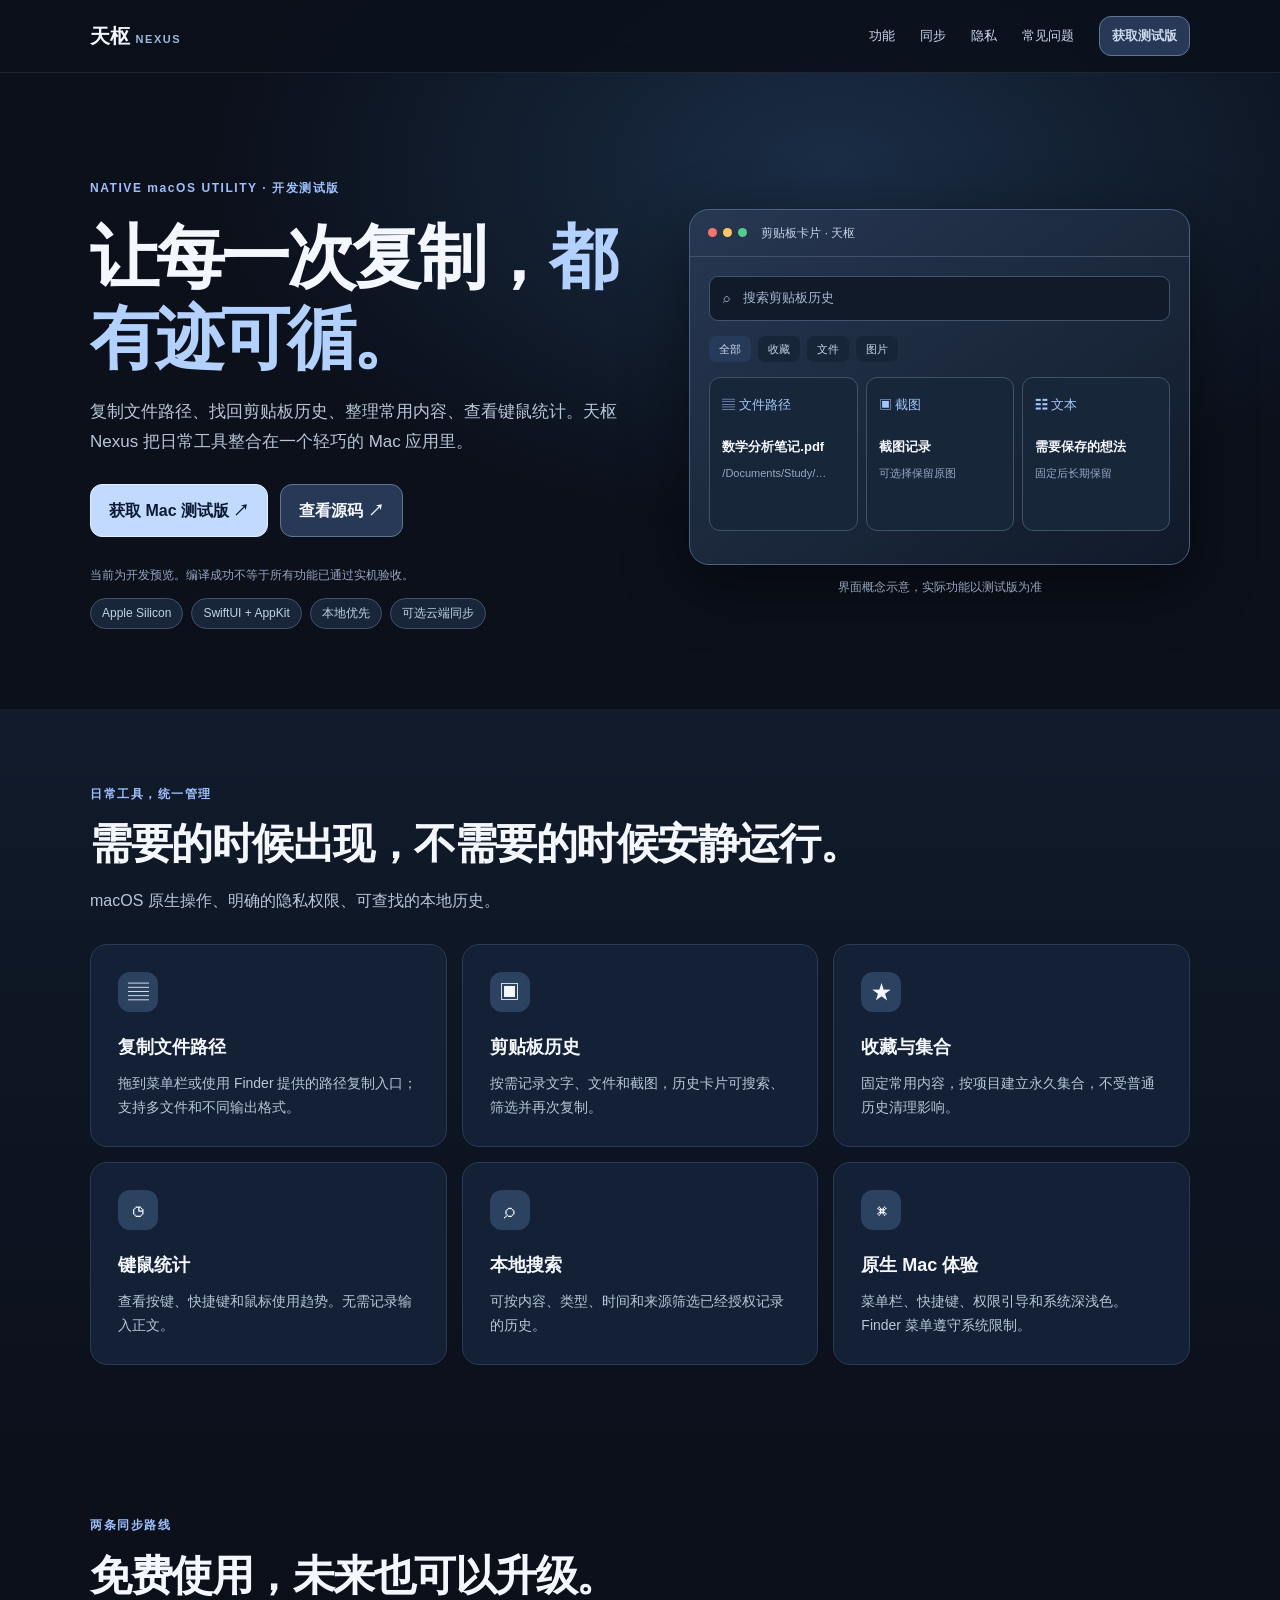
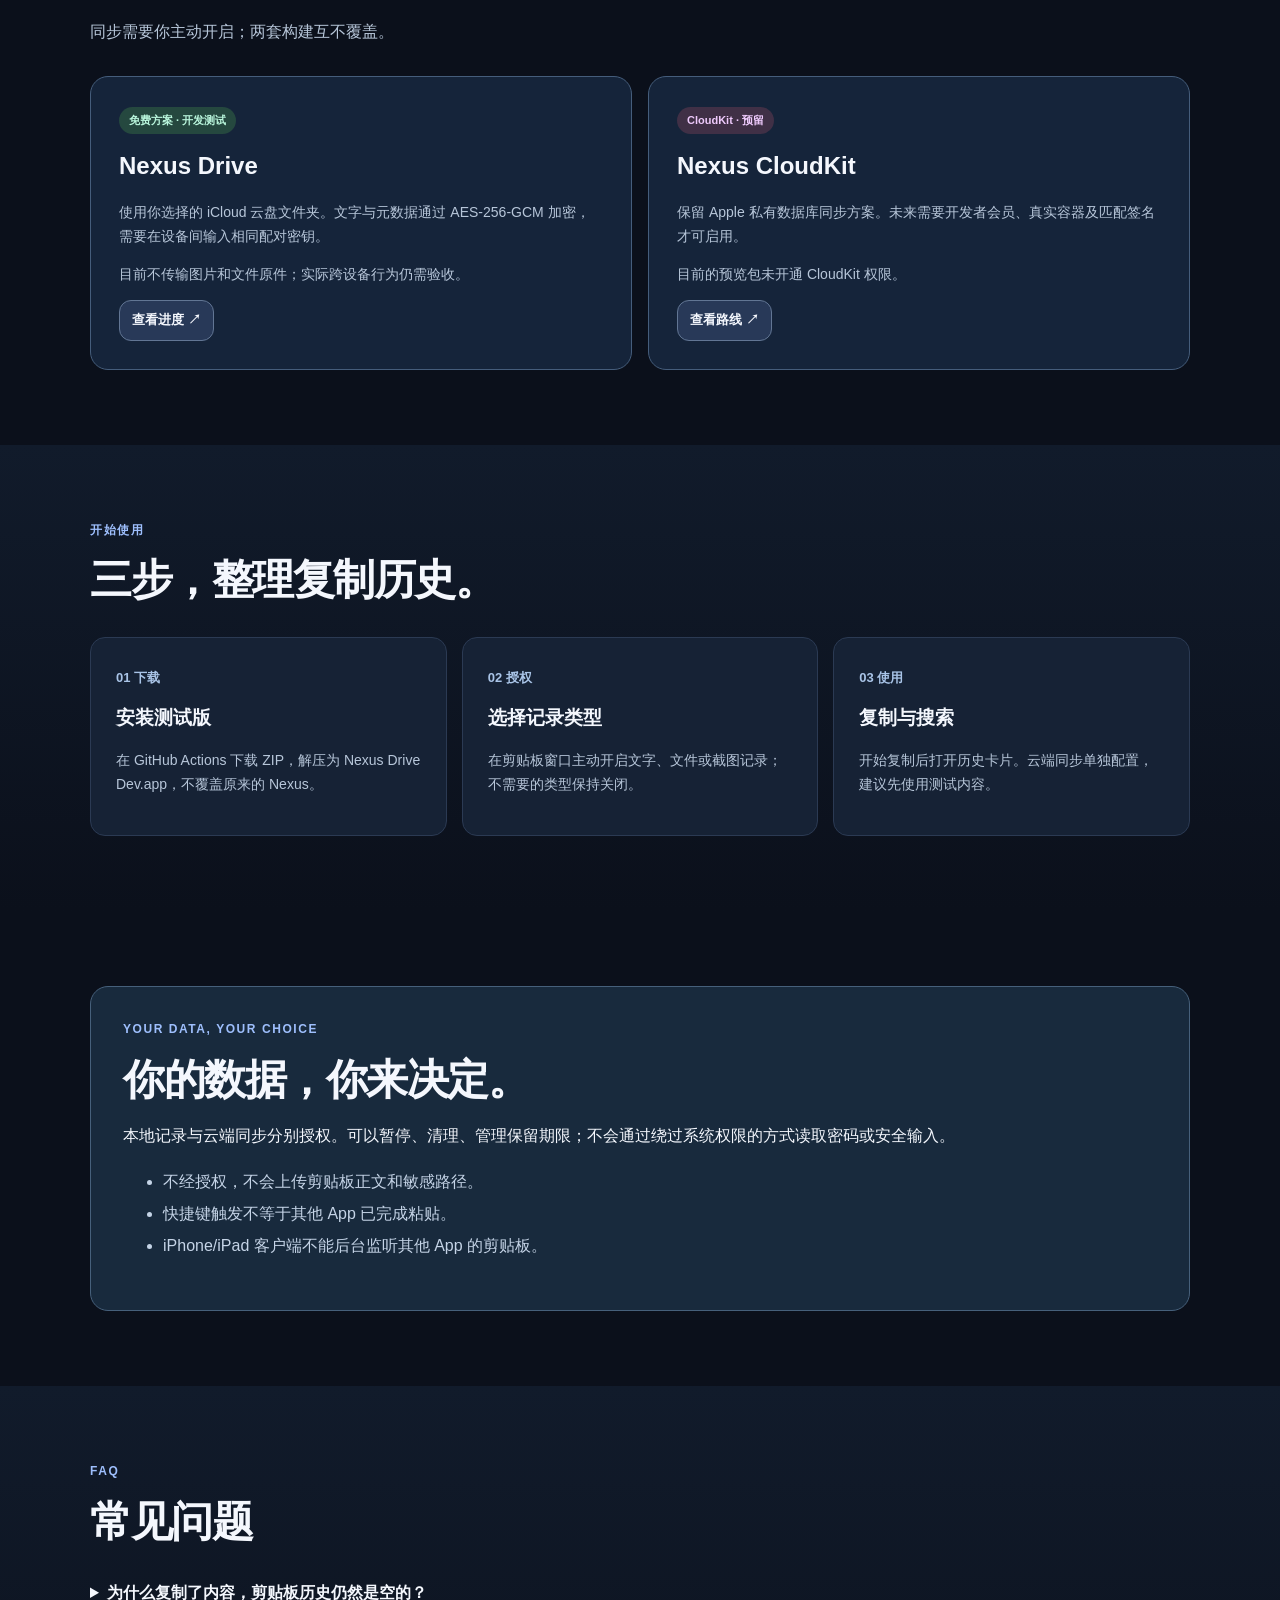
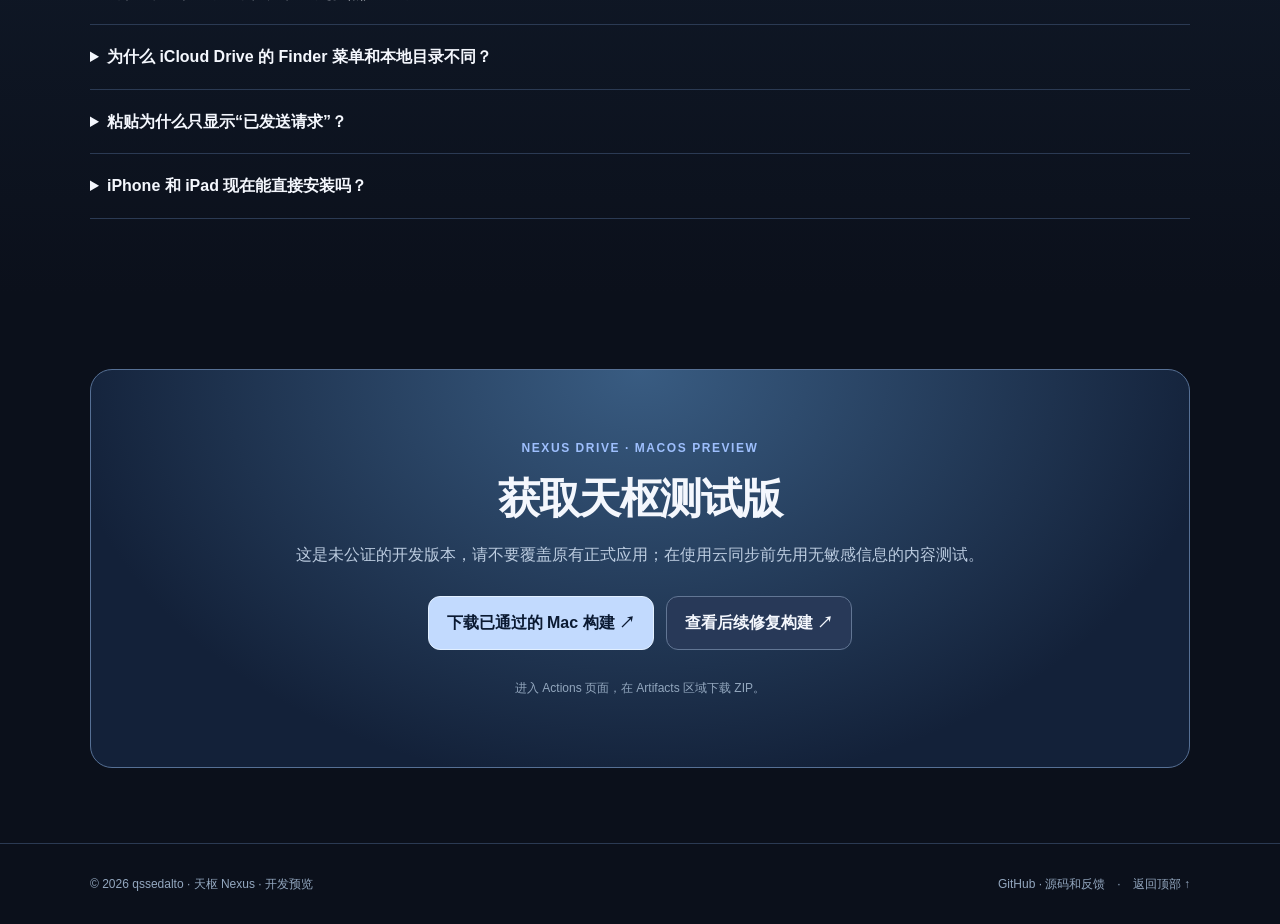
==== Sources/Nexus/Resources/NexusWebsite.html @ 897b613c "feat(about): package self-contained Nexus product site with macOS app for offline viewing" ====
<!DOCTYPE html>
<html lang="zh-CN">
<head>
<meta charset="UTF-8"><meta name="viewport" content="width=device-width,initial-scale=1">
<meta name="theme-color" content="#0b101b"><meta name="description" content="天枢 Nexus：macOS 原生文件路径、剪贴板历史与键鼠统计工具。免费 iCloud 云盘同步正在测试。">
<title>天枢 Nexus — Mac 上的复制、历史与统计</title>
<style>
:root{color-scheme:dark;--ink:#f4f7fd;--muted:#b7c6d9;--line:#2b3a53;--bg:#0b101b;--accent:#b2d1ff}*{box-sizing:border-box}html{scroll-behavior:smooth}body{margin:0;background:var(--bg);color:var(--ink);font:16px/1.72 -apple-system,BlinkMacSystemFont,"SF Pro Text","PingFang SC",sans-serif}body:before{content:"";position:absolute;top:0;left:0;right:0;height:750px;background:radial-gradient(ellipse 60% 60% at 65% 22%,#28486b86,transparent 80%);pointer-events:none}a{color:inherit;text-decoration:none}a:focus-visible{outline:2px solid var(--accent);outline-offset:4px}.wrap{max-width:1100px;width:calc(100% - 44px);margin:auto}.nav{position:sticky;top:0;z-index:10;background:#0b101be5;backdrop-filter:blur(20px);border-bottom:1px solid #ffffff17}.nav .wrap{display:flex;align-items:center;gap:24px;min-height:72px}.brand{font-weight:750;font-size:20px}.brand span{font-size:11px;font-weight:600;letter-spacing:.14em;color:#9cb7dd}.links{margin-left:auto;display:flex;align-items:center;gap:25px;font-size:13px;color:#cbd9ec}.links a:hover{color:white}.button{display:inline-flex;justify-content:center;align-items:center;background:#283958;border:1px solid #627694;border-radius:12px;padding:12px 18px;font-weight:650;white-space:nowrap}.button:hover{background:#385275}.primary{background:#c2dafe;border-color:#e1efff;color:#0b1a32}.primary:hover{background:#e2efff}.small{font-size:13px;padding:8px 12px}.hero{position:relative;min-height:580px;padding:105px 0 80px;display:grid;grid-template-columns:1.05fr .95fr;gap:46px;align-items:center}.eyebrow{font-size:12px;letter-spacing:.13em;color:#9ebffd;font-weight:750}.hero h1{font-size:clamp(40px,5.4vw,69px);line-height:1.18;letter-spacing:-.05em;margin:18px 0}.hero h1 span{color:var(--accent)}.lead{font-size:17px;color:var(--muted);max-width:560px}.buttons{display:flex;flex-wrap:wrap;gap:12px;margin:28px 0}.fine{font-size:12px;color:#93a7be}.chips{display:flex;gap:8px;flex-wrap:wrap}.chips span{font-size:12px;padding:4px 11px;border-radius:40px;background:#19263a;border:1px solid #41526c;color:#c1d2e8}.preview{background:linear-gradient(145deg,#273852,#101928);border:1px solid #4b6180;border-radius:20px;padding:0 0 14px;box-shadow:0 20px 65px #0007}.toolbar{border-bottom:1px solid #43516a;padding:13px 18px;font-size:12px;color:#c5d2e3;display:flex;gap:14px;align-items:center}.traffic{display:flex;gap:6px}.traffic b{display:block;width:9px;height:9px;border-radius:50%;background:#f9736a}.traffic b:nth-child(2){background:#ffc664}.traffic b:nth-child(3){background:#56cc8c}.inside{padding:19px}.search{padding:10px 13px;background:#101a29;border:1px solid #42536b;border-radius:9px;color:#a6b7d0;font-size:13px}.filters{display:flex;gap:7px;margin:15px 0}.filters span{background:#263a59;border-radius:7px;padding:4px 10px;font-size:11px;color:#c6d8ef}.filters span:not(:first-child){background:#172538}.cards{display:grid;grid-template-columns:repeat(3,1fr);gap:8px}.clip{min-height:154px;border:1px solid #42516b;border-radius:11px;background:#18263a;padding:12px;overflow:hidden}.clip small{color:#a3c8ff}.clip strong{display:block;font-size:13px;line-height:1.35;margin:20px 0 8px;word-break:break-all}.clip p{font-size:11px;color:#94a9c3;margin:0}.caption{text-align:center;color:#95a6bb;font-size:12px;margin:12px 0 0}section{padding:75px 0}section h2{font-size:clamp(30px,3.3vw,42px);line-height:1.27;letter-spacing:-.035em;margin:13px 0}section .intro{color:var(--muted);max-width:700px}.tint{background:linear-gradient(180deg,#111b2b,#0b101b)}.grid{display:grid;grid-template-columns:repeat(3,1fr);gap:15px;margin-top:30px}.card{background:#142036;border:1px solid var(--line);border-radius:17px;padding:27px}.card .symbol{display:grid;place-items:center;width:40px;height:40px;border-radius:12px;background:#2b4261;font-size:21px}.card h3{margin:20px 0 8px;font-size:18px}.card p{color:var(--muted);font-size:14px;margin:0}.two{display:grid;grid-template-columns:repeat(2,1fr);gap:16px;margin-top:30px}.mode{border:1px solid #455d7b;background:#15243a;border-radius:18px;padding:28px}.mode h3{font-size:24px;margin:11px 0}.mode p{color:var(--muted);font-size:14px}.tag{display:inline-block;background:#25483f;color:#baf7dd;border-radius:30px;padding:4px 10px;font-size:11px;font-weight:650}.tag.alt{background:#403046;color:#edc9fb}.steps{display:grid;grid-template-columns:repeat(3,1fr);gap:15px;margin-top:30px}.step{background:#162235;border:1px solid var(--line);border-radius:15px;padding:25px}.step b{font-size:13px;color:#a9c4e7}.step h3{margin:12px 0}.step p{font-size:14px;color:var(--muted)}.privacy{background:#182a3d;border:1px solid #46607b;border-radius:18px;padding:32px}.privacy ul{color:#c5d4e7;line-height:2}.faq{border-bottom:1px solid var(--line);padding:18px 0}.faq summary{font-weight:650;cursor:pointer}.faq p{font-size:14px;color:var(--muted)}.download{text-align:center;border:1px solid #567095;border-radius:22px;padding:68px 25px;background:radial-gradient(ellipse at 50% 0%,#395c82,transparent 75%),#132139}.download p{color:#bccce0}.download .buttons{justify-content:center}footer{padding:30px 0;border-top:1px solid var(--line);font-size:12px;color:#93a7bf}.foot{display:flex;justify-content:space-between;gap:16px;flex-wrap:wrap}@media(max-width:900px){.hero{grid-template-columns:1fr;padding-top:60px}.grid{grid-template-columns:1fr 1fr}.links a:not(.button){display:none}}@media(max-width:600px){.wrap{width:calc(100% - 30px)}.grid,.two,.steps{grid-template-columns:1fr}.hero{padding:52px 0}.clip{padding:8px;min-height:145px}.clip strong{font-size:11px}.links{gap:6px}.links a:not(.button){display:none}section{padding:50px 0}}@media(prefers-reduced-motion:reduce){html{scroll-behavior:auto}}
</style>
</head>
<body id="top">
<nav class="nav"><div class="wrap"><a class="brand" href="#top">天枢 <span>NEXUS</span></a><div class="links"><a href="#features">功能</a><a href="#sync">同步</a><a href="#privacy">隐私</a><a href="#faq">常见问题</a><a class="button small" href="#get">获取测试版</a></div></div></nav>
<main>
<header class="hero wrap"><div><div class="eyebrow">NATIVE macOS UTILITY · 开发测试版</div><h1>让每一次复制，<span>都有迹可循。</span></h1><p class="lead">复制文件路径、找回剪贴板历史、整理常用内容、查看键鼠统计。天枢 Nexus 把日常工具整合在一个轻巧的 Mac 应用里。</p><div class="buttons"><a class="button primary" href="#get">获取 Mac 测试版 ↗</a><a class="button" href="https://github.com/qssedalto/Nexus">查看源码 ↗</a></div><p class="fine">当前为开发预览。编译成功不等于所有功能已通过实机验收。</p><div class="chips"><span>Apple Silicon</span><span>SwiftUI + AppKit</span><span>本地优先</span><span>可选云端同步</span></div></div>
<div><div class="preview" role="img" aria-label="Nexus 剪贴板界面概念图，并非真实软件截图"><div class="toolbar"><span class="traffic"><b></b><b></b><b></b></span>剪贴板卡片 · 天枢</div><div class="inside"><div class="search">⌕　搜索剪贴板历史</div><div class="filters"><span>全部</span><span>收藏</span><span>文件</span><span>图片</span></div><div class="cards"><div class="clip"><small>▤ 文件路径</small><strong>数学分析笔记.pdf</strong><p>/Documents/Study/…</p></div><div class="clip"><small>▣ 截图</small><strong>截图记录</strong><p>可选择保留原图</p></div><div class="clip"><small>☷ 文本</small><strong>需要保存的想法</strong><p>固定后长期保留</p></div></div></div></div><div class="caption">界面概念示意，实际功能以测试版为准</div></div></header>
<section id="features" class="tint"><div class="wrap"><div class="eyebrow">日常工具，统一管理</div><h2>需要的时候出现，不需要的时候安静运行。</h2><p class="intro">macOS 原生操作、明确的隐私权限、可查找的本地历史。</p><div class="grid"><article class="card"><div class="symbol">▤</div><h3>复制文件路径</h3><p>拖到菜单栏或使用 Finder 提供的路径复制入口；支持多文件和不同输出格式。</p></article><article class="card"><div class="symbol">▣</div><h3>剪贴板历史</h3><p>按需记录文字、文件和截图，历史卡片可搜索、筛选并再次复制。</p></article><article class="card"><div class="symbol">★</div><h3>收藏与集合</h3><p>固定常用内容，按项目建立永久集合，不受普通历史清理影响。</p></article><article class="card"><div class="symbol">◷</div><h3>键鼠统计</h3><p>查看按键、快捷键和鼠标使用趋势。无需记录输入正文。</p></article><article class="card"><div class="symbol">⌕</div><h3>本地搜索</h3><p>可按内容、类型、时间和来源筛选已经授权记录的历史。</p></article><article class="card"><div class="symbol">⌘</div><h3>原生 Mac 体验</h3><p>菜单栏、快捷键、权限引导和系统深浅色。Finder 菜单遵守系统限制。</p></article></div></div></section>
<section id="sync"><div class="wrap"><div class="eyebrow">两条同步路线</div><h2>免费使用，未来也可以升级。</h2><p class="intro">同步需要你主动开启；两套构建互不覆盖。</p><div class="two"><article class="mode"><span class="tag">免费方案 · 开发测试</span><h3>Nexus Drive</h3><p>使用你选择的 iCloud 云盘文件夹。文字与元数据通过 AES-256-GCM 加密，需要在设备间输入相同配对密钥。</p><p>目前不传输图片和文件原件；实际跨设备行为仍需验收。</p><a class="button small" href="https://github.com/qssedalto/Nexus/pull/73">查看进度 ↗</a></article><article class="mode"><span class="tag alt">CloudKit · 预留</span><h3>Nexus CloudKit</h3><p>保留 Apple 私有数据库同步方案。未来需要开发者会员、真实容器及匹配签名才可启用。</p><p>目前的预览包未开通 CloudKit 权限。</p><a class="button small" href="https://github.com/qssedalto/Nexus/pull/74">查看路线 ↗</a></article></div></div></section>
<section class="tint"><div class="wrap"><div class="eyebrow">开始使用</div><h2>三步，整理复制历史。</h2><div class="steps"><div class="step"><b>01 下载</b><h3>安装测试版</h3><p>在 GitHub Actions 下载 ZIP，解压为 Nexus Drive Dev.app，不覆盖原来的 Nexus。</p></div><div class="step"><b>02 授权</b><h3>选择记录类型</h3><p>在剪贴板窗口主动开启文字、文件或截图记录；不需要的类型保持关闭。</p></div><div class="step"><b>03 使用</b><h3>复制与搜索</h3><p>开始复制后打开历史卡片。云端同步单独配置，建议先使用测试内容。</p></div></div></div></section>
<section id="privacy"><div class="wrap privacy"><div class="eyebrow">YOUR DATA, YOUR CHOICE</div><h2>你的数据，你来决定。</h2><p>本地记录与云端同步分别授权。可以暂停、清理、管理保留期限；不会通过绕过系统权限的方式读取密码或安全输入。</p><ul><li>不经授权，不会上传剪贴板正文和敏感路径。</li><li>快捷键触发不等于其他 App 已完成粘贴。</li><li>iPhone/iPad 客户端不能后台监听其他 App 的剪贴板。</li></ul></div></section>
<section class="tint" id="faq"><div class="wrap"><div class="eyebrow">FAQ</div><h2>常见问题</h2><details class="faq"><summary>为什么复制了内容，剪贴板历史仍然是空的？</summary><p>请先主动开启对应的“记录复制的文字／文件／截图”开关，再进行一次新的复制。云同步权限与本地记录权限是分开的。</p></details><details class="faq"><summary>为什么 iCloud Drive 的 Finder 菜单和本地目录不同？</summary><p>Finder Sync 在 File Provider 位置可能受到 macOS 限制；第三方应用不能强制控制所有菜单层级。</p></details><details class="faq"><summary>粘贴为什么只显示“已发送请求”？</summary><p>第三方应用并不会公开每次粘贴的完成状态。Nexus 不会把无法确认的动作标记为成功。</p></details><details class="faq"><summary>iPhone 和 iPad 现在能直接安装吗？</summary><p>现有 Actions 主要提供模拟器构建。真机需要使用 Xcode 及匹配的开发签名。</p></details></div></section>
<section id="get"><div class="wrap download"><div class="eyebrow">NEXUS DRIVE · MACOS PREVIEW</div><h2>获取天枢测试版</h2><p>这是未公证的开发版本，请不要覆盖原有正式应用；在使用云同步前先用无敏感信息的内容测试。</p><div class="buttons"><a class="button primary" href="https://github.com/qssedalto/Nexus/actions/runs/45023394559">下载已通过的 Mac 构建 ↗</a><a class="button" href="https://github.com/qssedalto/Nexus/pull/73">查看后续修复构建 ↗</a></div><div class="fine">进入 Actions 页面，在 Artifacts 区域下载 ZIP。</div></div></section>
</main><footer><div class="wrap foot"><span>© 2026 qssedalto · 天枢 Nexus · 开发预览</span><span><a href="https://github.com/qssedalto/Nexus">GitHub · 源码和反馈</a>　·　<a href="#top">返回顶部 ↑</a></span></div></footer>
</body></html>
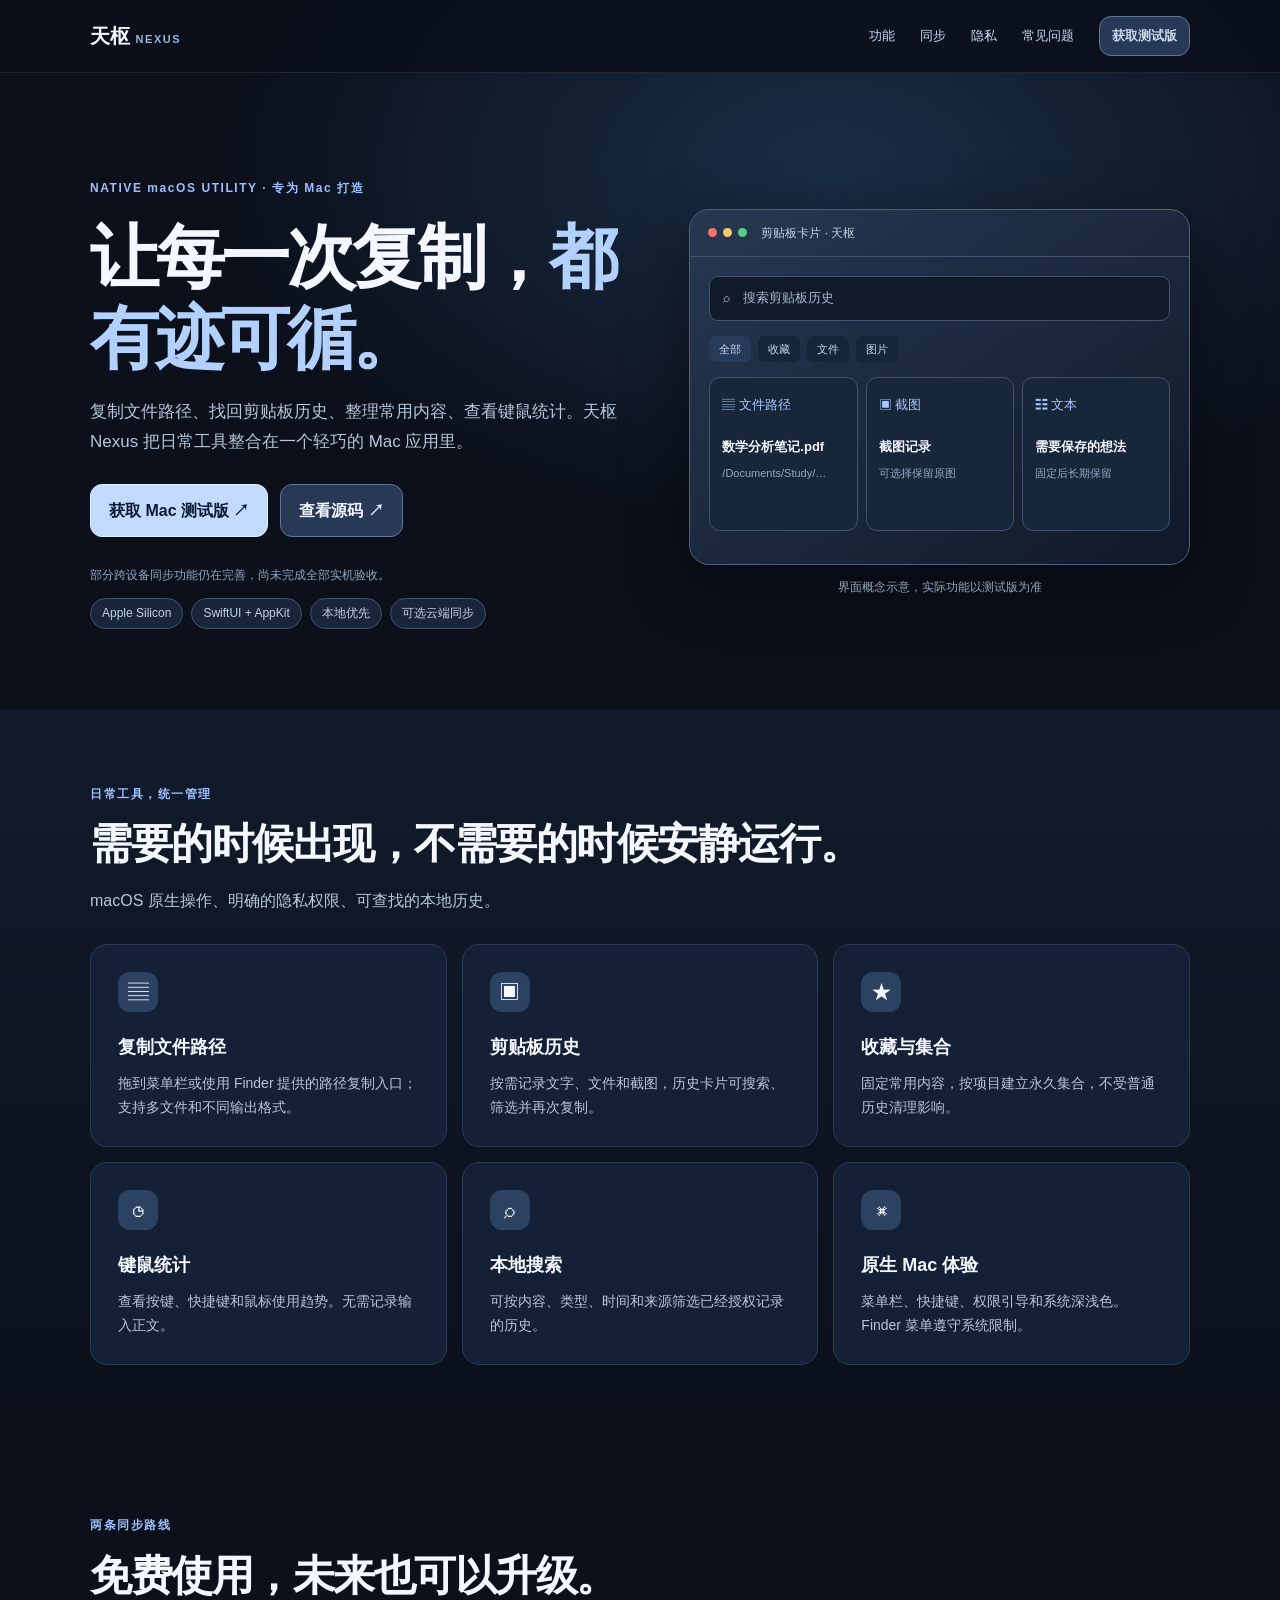
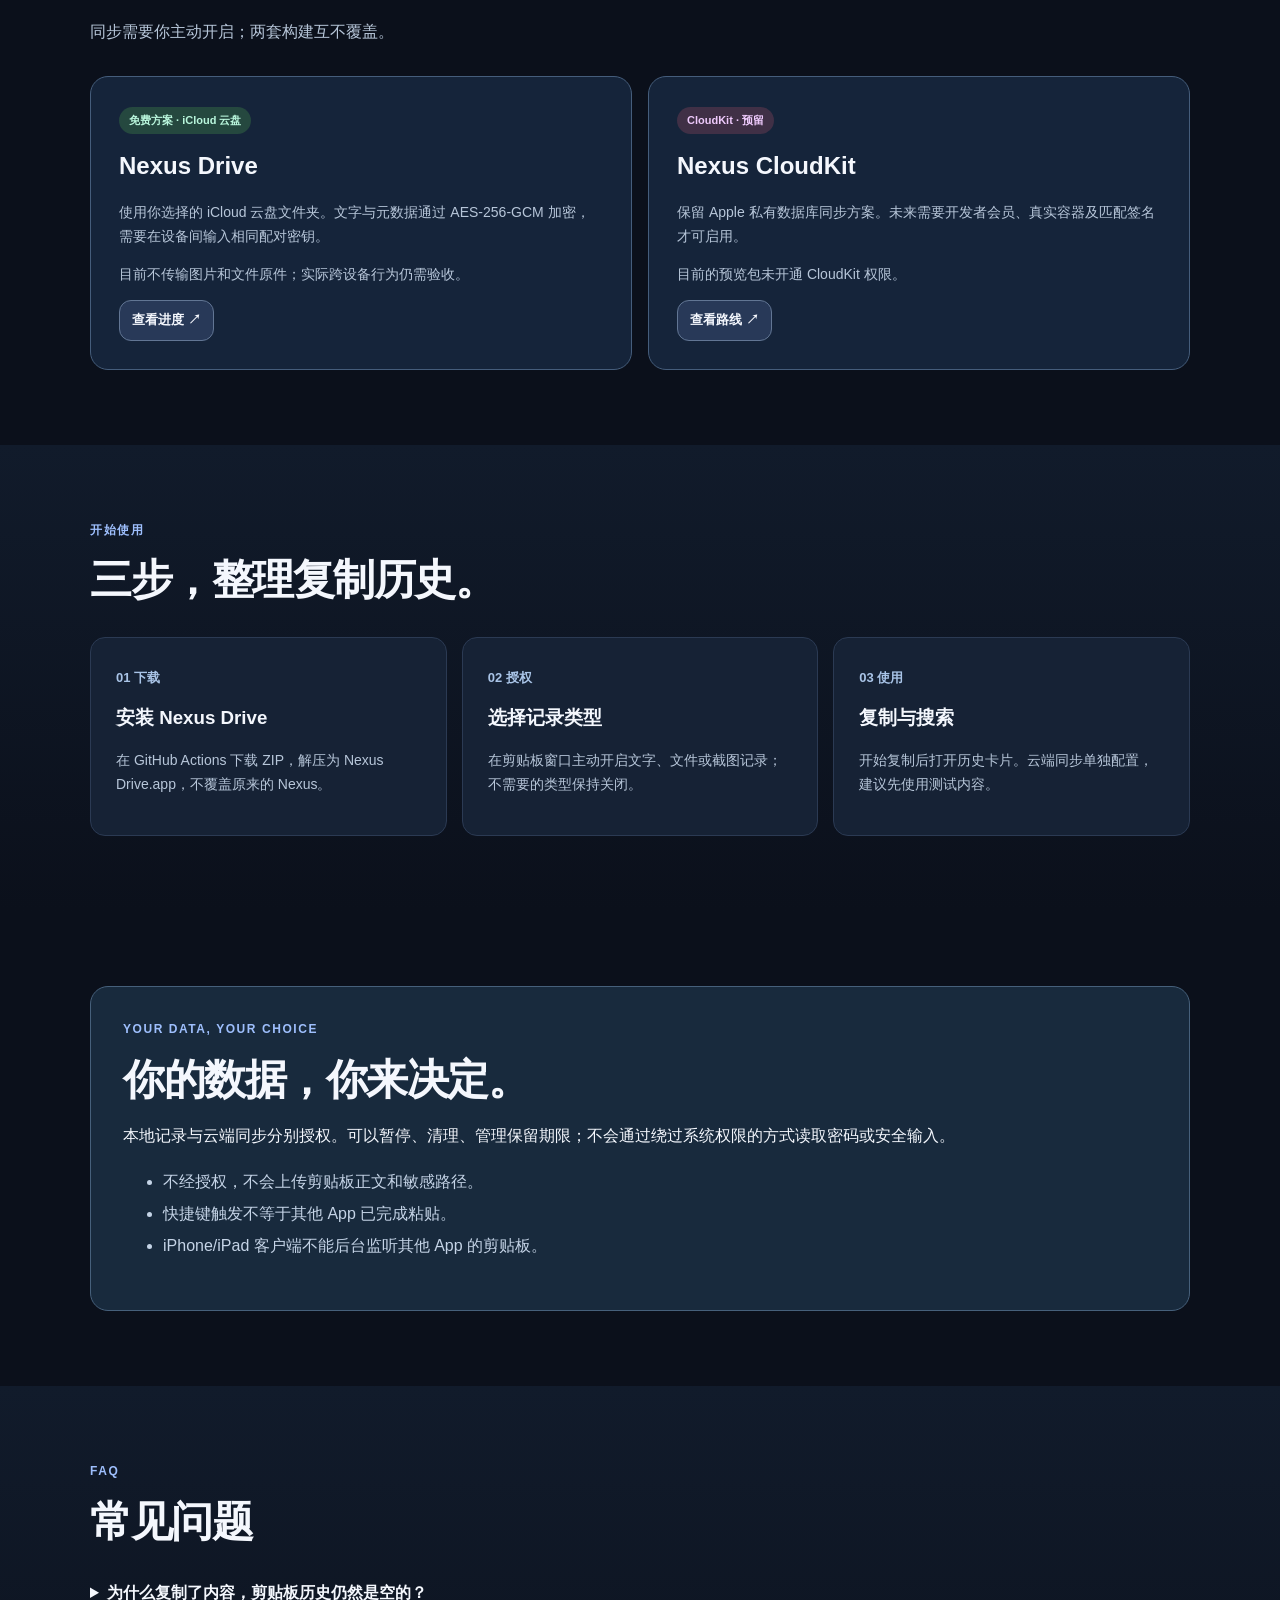
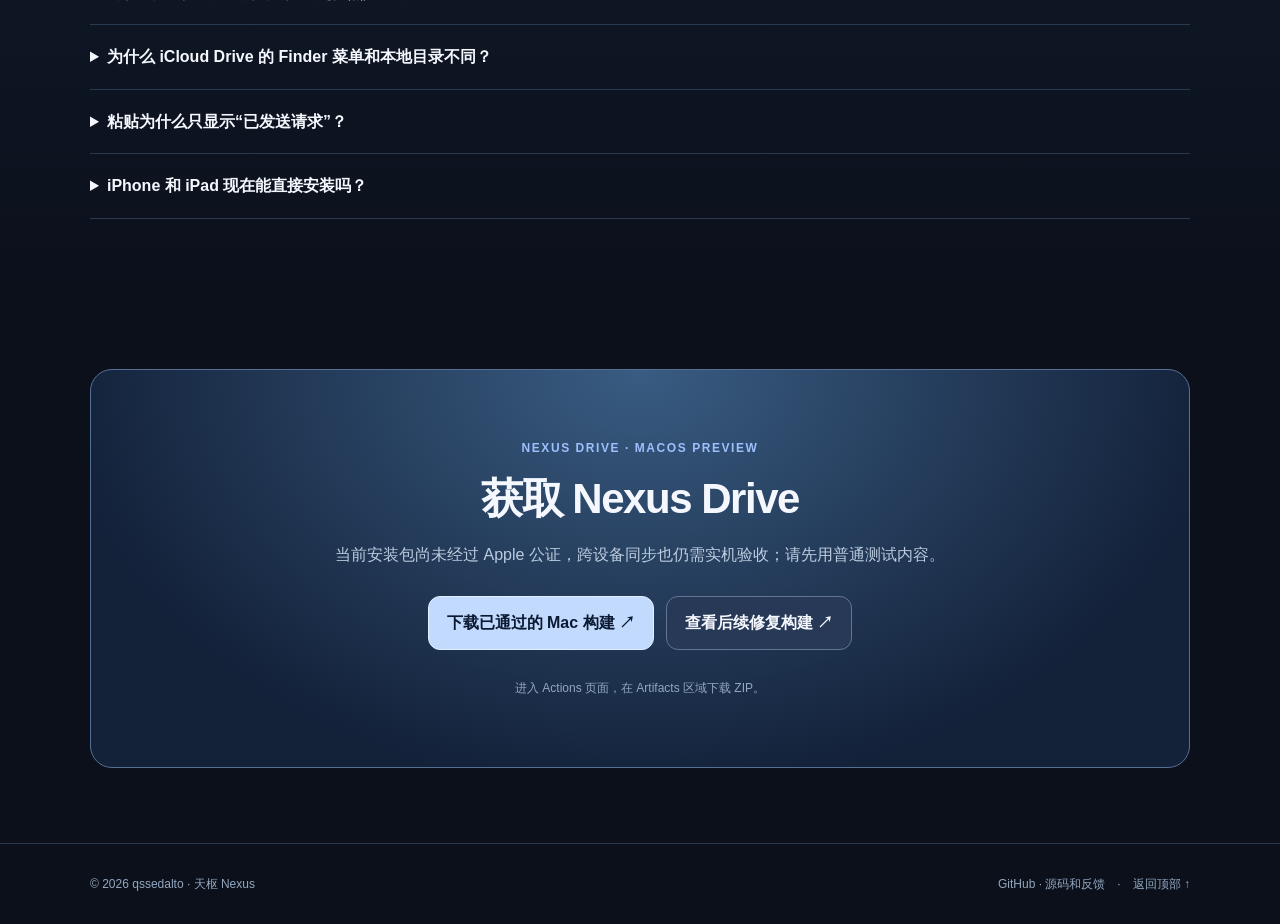
==== commit 2e8b3d52: "docs(i18n): present Nexus Drive without developer branding and keep honest release limitations" ====
--- a/Sources/Nexus/Resources/NexusWebsite.html
+++ b/Sources/Nexus/Resources/NexusWebsite.html
@@ -11,13 +11,13 @@
 <body id="top">
 <nav class="nav"><div class="wrap"><a class="brand" href="#top">天枢 <span>NEXUS</span></a><div class="links"><a href="#features">功能</a><a href="#sync">同步</a><a href="#privacy">隐私</a><a href="#faq">常见问题</a><a class="button small" href="#get">获取测试版</a></div></div></nav>
 <main>
-<header class="hero wrap"><div><div class="eyebrow">NATIVE macOS UTILITY · 开发测试版</div><h1>让每一次复制，<span>都有迹可循。</span></h1><p class="lead">复制文件路径、找回剪贴板历史、整理常用内容、查看键鼠统计。天枢 Nexus 把日常工具整合在一个轻巧的 Mac 应用里。</p><div class="buttons"><a class="button primary" href="#get">获取 Mac 测试版 ↗</a><a class="button" href="https://github.com/qssedalto/Nexus">查看源码 ↗</a></div><p class="fine">当前为开发预览。编译成功不等于所有功能已通过实机验收。</p><div class="chips"><span>Apple Silicon</span><span>SwiftUI + AppKit</span><span>本地优先</span><span>可选云端同步</span></div></div>
+<header class="hero wrap"><div><div class="eyebrow">NATIVE macOS UTILITY · 专为 Mac 打造</div><h1>让每一次复制，<span>都有迹可循。</span></h1><p class="lead">复制文件路径、找回剪贴板历史、整理常用内容、查看键鼠统计。天枢 Nexus 把日常工具整合在一个轻巧的 Mac 应用里。</p><div class="buttons"><a class="button primary" href="#get">获取 Mac 测试版 ↗</a><a class="button" href="https://github.com/qssedalto/Nexus">查看源码 ↗</a></div><p class="fine">部分跨设备同步功能仍在完善，尚未完成全部实机验收。</p><div class="chips"><span>Apple Silicon</span><span>SwiftUI + AppKit</span><span>本地优先</span><span>可选云端同步</span></div></div>
 <div><div class="preview" role="img" aria-label="Nexus 剪贴板界面概念图，并非真实软件截图"><div class="toolbar"><span class="traffic"><b></b><b></b><b></b></span>剪贴板卡片 · 天枢</div><div class="inside"><div class="search">⌕　搜索剪贴板历史</div><div class="filters"><span>全部</span><span>收藏</span><span>文件</span><span>图片</span></div><div class="cards"><div class="clip"><small>▤ 文件路径</small><strong>数学分析笔记.pdf</strong><p>/Documents/Study/…</p></div><div class="clip"><small>▣ 截图</small><strong>截图记录</strong><p>可选择保留原图</p></div><div class="clip"><small>☷ 文本</small><strong>需要保存的想法</strong><p>固定后长期保留</p></div></div></div></div><div class="caption">界面概念示意，实际功能以测试版为准</div></div></header>
 <section id="features" class="tint"><div class="wrap"><div class="eyebrow">日常工具，统一管理</div><h2>需要的时候出现，不需要的时候安静运行。</h2><p class="intro">macOS 原生操作、明确的隐私权限、可查找的本地历史。</p><div class="grid"><article class="card"><div class="symbol">▤</div><h3>复制文件路径</h3><p>拖到菜单栏或使用 Finder 提供的路径复制入口；支持多文件和不同输出格式。</p></article><article class="card"><div class="symbol">▣</div><h3>剪贴板历史</h3><p>按需记录文字、文件和截图，历史卡片可搜索、筛选并再次复制。</p></article><article class="card"><div class="symbol">★</div><h3>收藏与集合</h3><p>固定常用内容，按项目建立永久集合，不受普通历史清理影响。</p></article><article class="card"><div class="symbol">◷</div><h3>键鼠统计</h3><p>查看按键、快捷键和鼠标使用趋势。无需记录输入正文。</p></article><article class="card"><div class="symbol">⌕</div><h3>本地搜索</h3><p>可按内容、类型、时间和来源筛选已经授权记录的历史。</p></article><article class="card"><div class="symbol">⌘</div><h3>原生 Mac 体验</h3><p>菜单栏、快捷键、权限引导和系统深浅色。Finder 菜单遵守系统限制。</p></article></div></div></section>
-<section id="sync"><div class="wrap"><div class="eyebrow">两条同步路线</div><h2>免费使用，未来也可以升级。</h2><p class="intro">同步需要你主动开启；两套构建互不覆盖。</p><div class="two"><article class="mode"><span class="tag">免费方案 · 开发测试</span><h3>Nexus Drive</h3><p>使用你选择的 iCloud 云盘文件夹。文字与元数据通过 AES-256-GCM 加密，需要在设备间输入相同配对密钥。</p><p>目前不传输图片和文件原件；实际跨设备行为仍需验收。</p><a class="button small" href="https://github.com/qssedalto/Nexus/pull/73">查看进度 ↗</a></article><article class="mode"><span class="tag alt">CloudKit · 预留</span><h3>Nexus CloudKit</h3><p>保留 Apple 私有数据库同步方案。未来需要开发者会员、真实容器及匹配签名才可启用。</p><p>目前的预览包未开通 CloudKit 权限。</p><a class="button small" href="https://github.com/qssedalto/Nexus/pull/74">查看路线 ↗</a></article></div></div></section>
-<section class="tint"><div class="wrap"><div class="eyebrow">开始使用</div><h2>三步，整理复制历史。</h2><div class="steps"><div class="step"><b>01 下载</b><h3>安装测试版</h3><p>在 GitHub Actions 下载 ZIP，解压为 Nexus Drive Dev.app，不覆盖原来的 Nexus。</p></div><div class="step"><b>02 授权</b><h3>选择记录类型</h3><p>在剪贴板窗口主动开启文字、文件或截图记录；不需要的类型保持关闭。</p></div><div class="step"><b>03 使用</b><h3>复制与搜索</h3><p>开始复制后打开历史卡片。云端同步单独配置，建议先使用测试内容。</p></div></div></div></section>
+<section id="sync"><div class="wrap"><div class="eyebrow">两条同步路线</div><h2>免费使用，未来也可以升级。</h2><p class="intro">同步需要你主动开启；两套构建互不覆盖。</p><div class="two"><article class="mode"><span class="tag">免费方案 · iCloud 云盘</span><h3>Nexus Drive</h3><p>使用你选择的 iCloud 云盘文件夹。文字与元数据通过 AES-256-GCM 加密，需要在设备间输入相同配对密钥。</p><p>目前不传输图片和文件原件；实际跨设备行为仍需验收。</p><a class="button small" href="https://github.com/qssedalto/Nexus/pull/73">查看进度 ↗</a></article><article class="mode"><span class="tag alt">CloudKit · 预留</span><h3>Nexus CloudKit</h3><p>保留 Apple 私有数据库同步方案。未来需要开发者会员、真实容器及匹配签名才可启用。</p><p>目前的预览包未开通 CloudKit 权限。</p><a class="button small" href="https://github.com/qssedalto/Nexus/pull/74">查看路线 ↗</a></article></div></div></section>
+<section class="tint"><div class="wrap"><div class="eyebrow">开始使用</div><h2>三步，整理复制历史。</h2><div class="steps"><div class="step"><b>01 下载</b><h3>安装 Nexus Drive</h3><p>在 GitHub Actions 下载 ZIP，解压为 Nexus Drive.app，不覆盖原来的 Nexus。</p></div><div class="step"><b>02 授权</b><h3>选择记录类型</h3><p>在剪贴板窗口主动开启文字、文件或截图记录；不需要的类型保持关闭。</p></div><div class="step"><b>03 使用</b><h3>复制与搜索</h3><p>开始复制后打开历史卡片。云端同步单独配置，建议先使用测试内容。</p></div></div></div></section>
 <section id="privacy"><div class="wrap privacy"><div class="eyebrow">YOUR DATA, YOUR CHOICE</div><h2>你的数据，你来决定。</h2><p>本地记录与云端同步分别授权。可以暂停、清理、管理保留期限；不会通过绕过系统权限的方式读取密码或安全输入。</p><ul><li>不经授权，不会上传剪贴板正文和敏感路径。</li><li>快捷键触发不等于其他 App 已完成粘贴。</li><li>iPhone/iPad 客户端不能后台监听其他 App 的剪贴板。</li></ul></div></section>
 <section class="tint" id="faq"><div class="wrap"><div class="eyebrow">FAQ</div><h2>常见问题</h2><details class="faq"><summary>为什么复制了内容，剪贴板历史仍然是空的？</summary><p>请先主动开启对应的“记录复制的文字／文件／截图”开关，再进行一次新的复制。云同步权限与本地记录权限是分开的。</p></details><details class="faq"><summary>为什么 iCloud Drive 的 Finder 菜单和本地目录不同？</summary><p>Finder Sync 在 File Provider 位置可能受到 macOS 限制；第三方应用不能强制控制所有菜单层级。</p></details><details class="faq"><summary>粘贴为什么只显示“已发送请求”？</summary><p>第三方应用并不会公开每次粘贴的完成状态。Nexus 不会把无法确认的动作标记为成功。</p></details><details class="faq"><summary>iPhone 和 iPad 现在能直接安装吗？</summary><p>现有 Actions 主要提供模拟器构建。真机需要使用 Xcode 及匹配的开发签名。</p></details></div></section>
-<section id="get"><div class="wrap download"><div class="eyebrow">NEXUS DRIVE · MACOS PREVIEW</div><h2>获取天枢测试版</h2><p>这是未公证的开发版本，请不要覆盖原有正式应用；在使用云同步前先用无敏感信息的内容测试。</p><div class="buttons"><a class="button primary" href="https://github.com/qssedalto/Nexus/actions/runs/45023394559">下载已通过的 Mac 构建 ↗</a><a class="button" href="https://github.com/qssedalto/Nexus/pull/73">查看后续修复构建 ↗</a></div><div class="fine">进入 Actions 页面，在 Artifacts 区域下载 ZIP。</div></div></section>
-</main><footer><div class="wrap foot"><span>© 2026 qssedalto · 天枢 Nexus · 开发预览</span><span><a href="https://github.com/qssedalto/Nexus">GitHub · 源码和反馈</a>　·　<a href="#top">返回顶部 ↑</a></span></div></footer>
+<section id="get"><div class="wrap download"><div class="eyebrow">NEXUS DRIVE · MACOS PREVIEW</div><h2>获取 Nexus Drive</h2><p>当前安装包尚未经过 Apple 公证，跨设备同步也仍需实机验收；请先用普通测试内容。</p><div class="buttons"><a class="button primary" href="https://github.com/qssedalto/Nexus/pull/73/checks">下载已通过的 Mac 构建 ↗</a><a class="button" href="https://github.com/qssedalto/Nexus/pull/73">查看后续修复构建 ↗</a></div><div class="fine">进入 Actions 页面，在 Artifacts 区域下载 ZIP。</div></div></section>
+</main><footer><div class="wrap foot"><span>© 2026 qssedalto · 天枢 Nexus</span><span><a href="https://github.com/qssedalto/Nexus">GitHub · 源码和反馈</a>　·　<a href="#top">返回顶部 ↑</a></span></div></footer>
 </body></html>
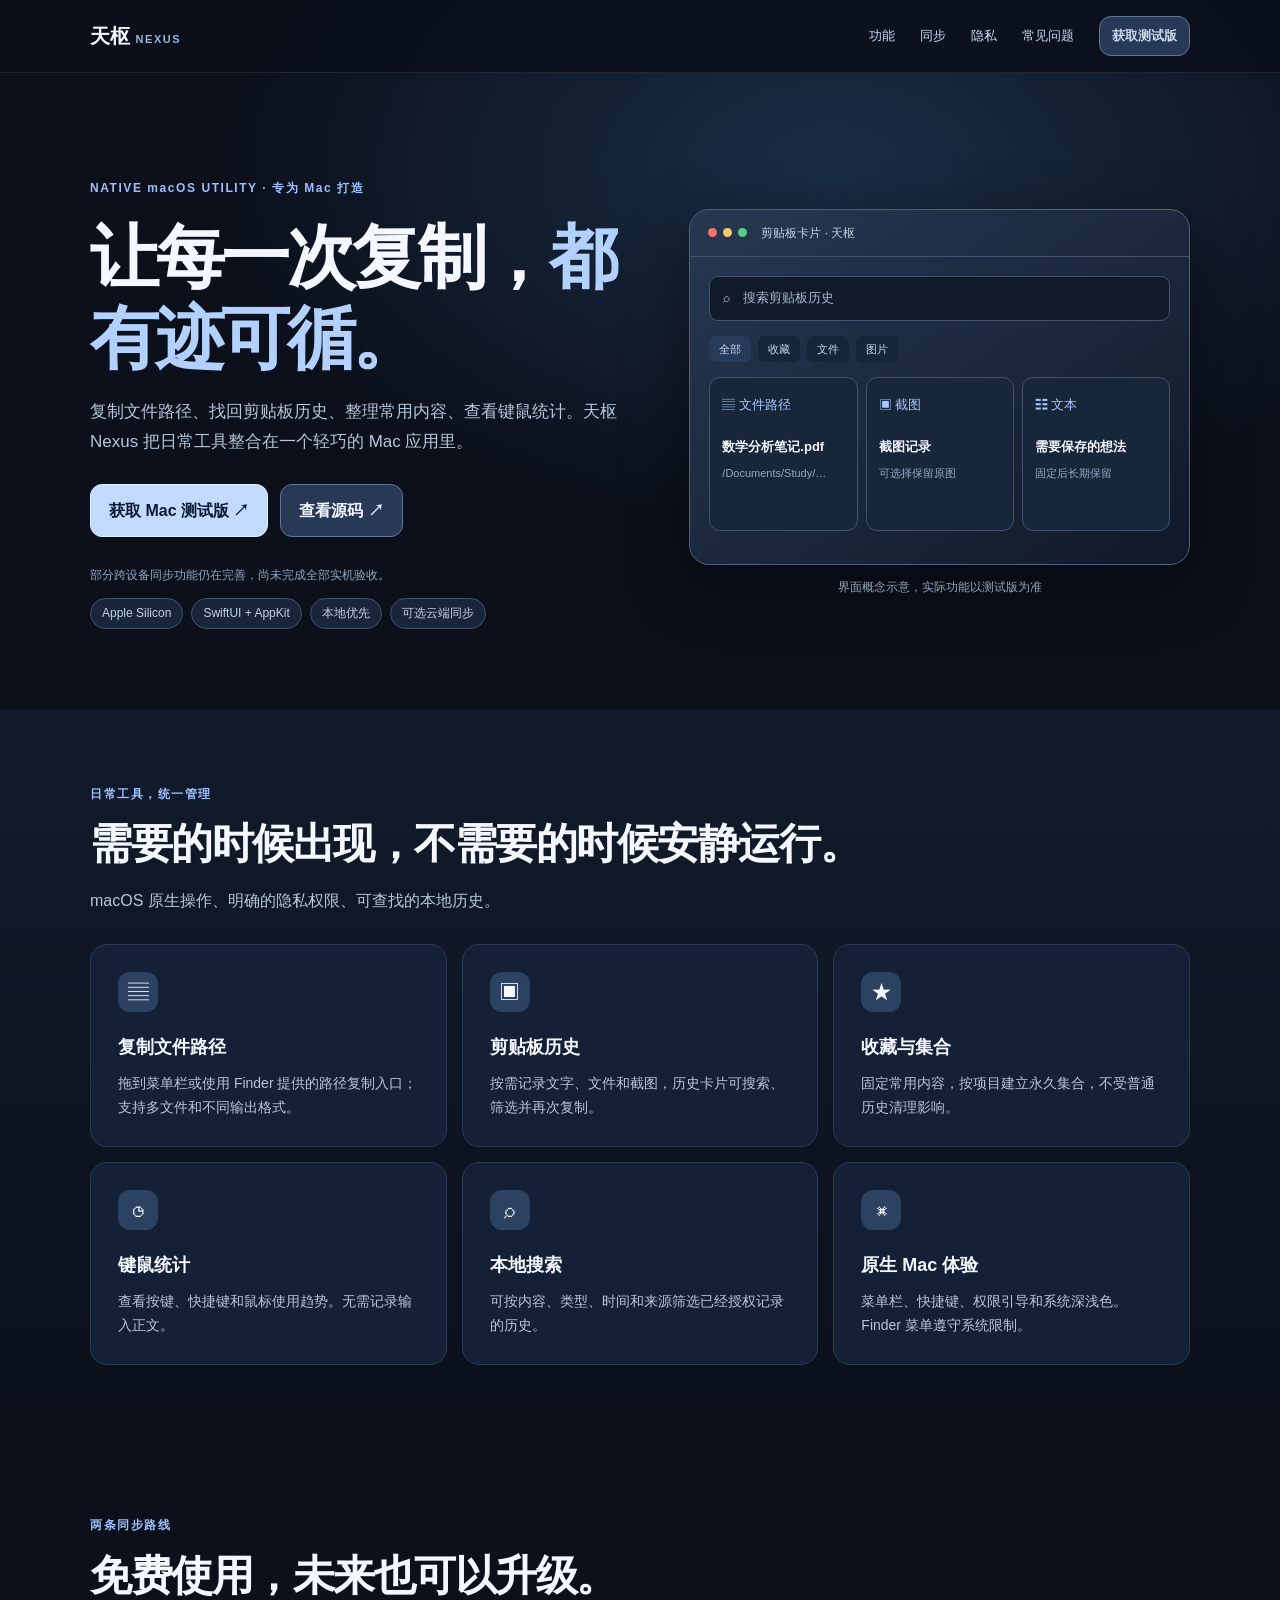
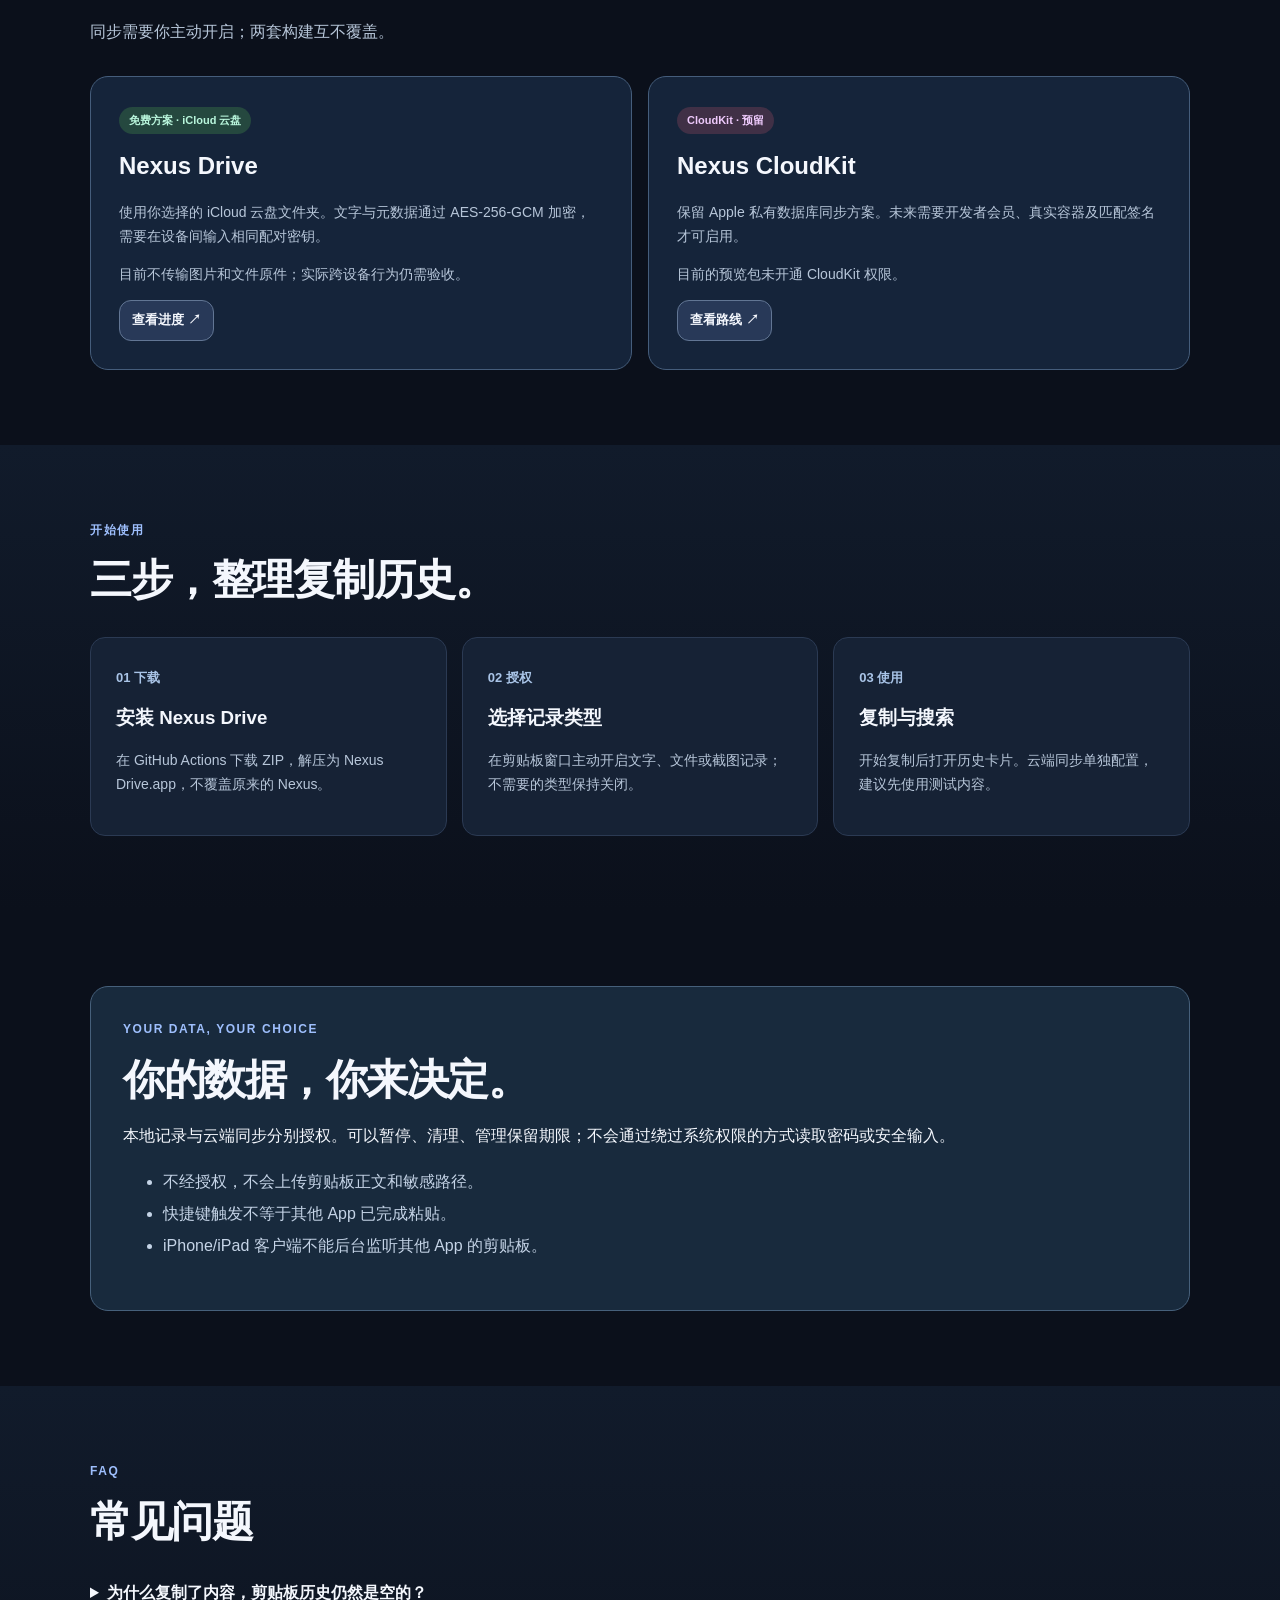
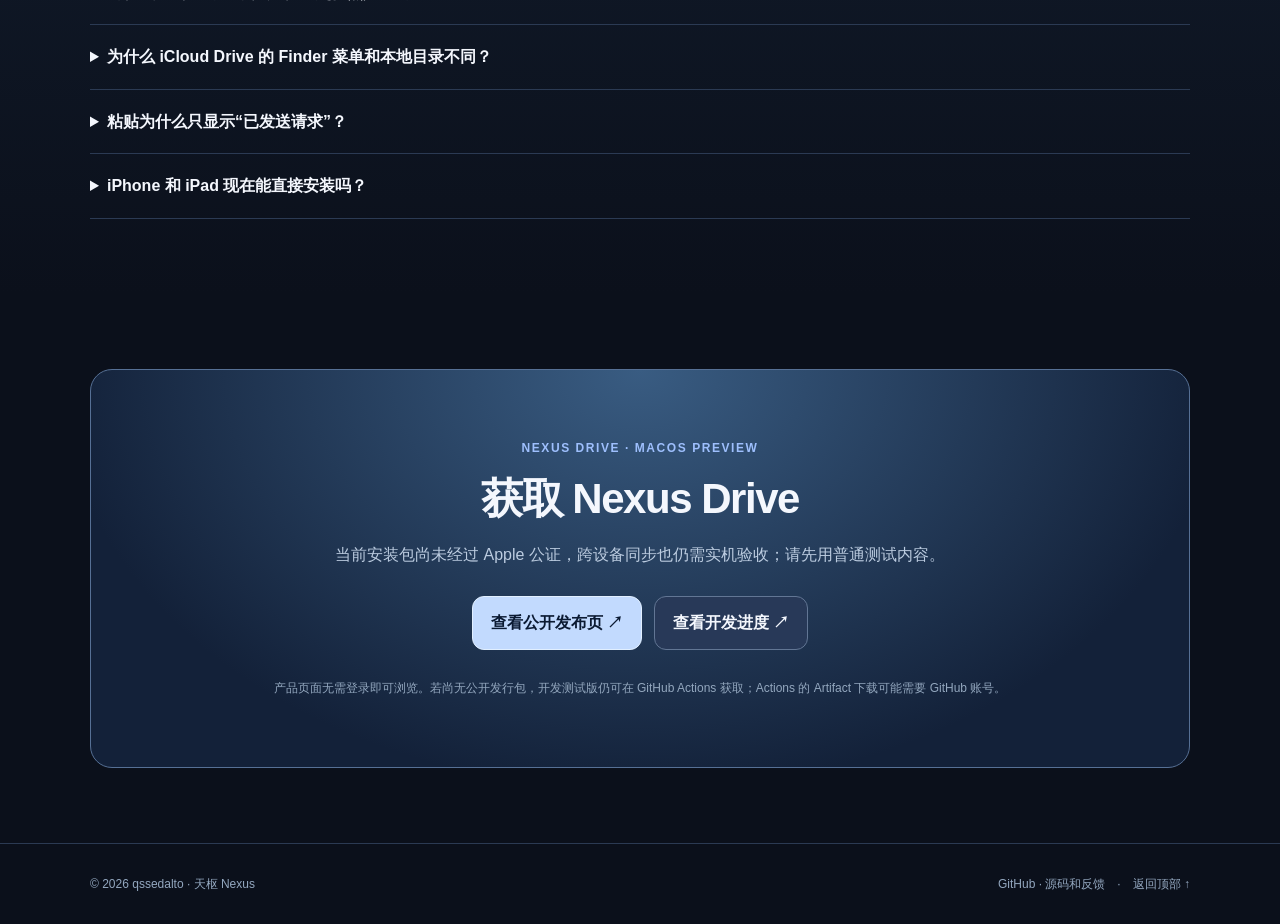
==== commit 75e3702e: "web: make Nexus showcase login-free and avoid misleading CI Artifacts as public downloads" ====
--- a/Sources/Nexus/Resources/NexusWebsite.html
+++ b/Sources/Nexus/Resources/NexusWebsite.html
@@ -18,6 +18,6 @@
 <section class="tint"><div class="wrap"><div class="eyebrow">开始使用</div><h2>三步，整理复制历史。</h2><div class="steps"><div class="step"><b>01 下载</b><h3>安装 Nexus Drive</h3><p>在 GitHub Actions 下载 ZIP，解压为 Nexus Drive.app，不覆盖原来的 Nexus。</p></div><div class="step"><b>02 授权</b><h3>选择记录类型</h3><p>在剪贴板窗口主动开启文字、文件或截图记录；不需要的类型保持关闭。</p></div><div class="step"><b>03 使用</b><h3>复制与搜索</h3><p>开始复制后打开历史卡片。云端同步单独配置，建议先使用测试内容。</p></div></div></div></section>
 <section id="privacy"><div class="wrap privacy"><div class="eyebrow">YOUR DATA, YOUR CHOICE</div><h2>你的数据，你来决定。</h2><p>本地记录与云端同步分别授权。可以暂停、清理、管理保留期限；不会通过绕过系统权限的方式读取密码或安全输入。</p><ul><li>不经授权，不会上传剪贴板正文和敏感路径。</li><li>快捷键触发不等于其他 App 已完成粘贴。</li><li>iPhone/iPad 客户端不能后台监听其他 App 的剪贴板。</li></ul></div></section>
 <section class="tint" id="faq"><div class="wrap"><div class="eyebrow">FAQ</div><h2>常见问题</h2><details class="faq"><summary>为什么复制了内容，剪贴板历史仍然是空的？</summary><p>请先主动开启对应的“记录复制的文字／文件／截图”开关，再进行一次新的复制。云同步权限与本地记录权限是分开的。</p></details><details class="faq"><summary>为什么 iCloud Drive 的 Finder 菜单和本地目录不同？</summary><p>Finder Sync 在 File Provider 位置可能受到 macOS 限制；第三方应用不能强制控制所有菜单层级。</p></details><details class="faq"><summary>粘贴为什么只显示“已发送请求”？</summary><p>第三方应用并不会公开每次粘贴的完成状态。Nexus 不会把无法确认的动作标记为成功。</p></details><details class="faq"><summary>iPhone 和 iPad 现在能直接安装吗？</summary><p>现有 Actions 主要提供模拟器构建。真机需要使用 Xcode 及匹配的开发签名。</p></details></div></section>
-<section id="get"><div class="wrap download"><div class="eyebrow">NEXUS DRIVE · MACOS PREVIEW</div><h2>获取 Nexus Drive</h2><p>当前安装包尚未经过 Apple 公证，跨设备同步也仍需实机验收；请先用普通测试内容。</p><div class="buttons"><a class="button primary" href="https://github.com/qssedalto/Nexus/pull/73/checks">下载已通过的 Mac 构建 ↗</a><a class="button" href="https://github.com/qssedalto/Nexus/pull/73">查看后续修复构建 ↗</a></div><div class="fine">进入 Actions 页面，在 Artifacts 区域下载 ZIP。</div></div></section>
+<section id="get"><div class="wrap download"><div class="eyebrow">NEXUS DRIVE · MACOS PREVIEW</div><h2>获取 Nexus Drive</h2><p>当前安装包尚未经过 Apple 公证，跨设备同步也仍需实机验收；请先用普通测试内容。</p><div class="buttons"><a class="button primary" href="https://github.com/qssedalto/Nexus/releases">查看公开发布页 ↗</a><a class="button" href="https://github.com/qssedalto/Nexus/pull/73">查看开发进度 ↗</a></div><div class="fine">产品页面无需登录即可浏览。若尚无公开发行包，开发测试版仍可在 GitHub Actions 获取；Actions 的 Artifact 下载可能需要 GitHub 账号。</div></div></section>
 </main><footer><div class="wrap foot"><span>© 2026 qssedalto · 天枢 Nexus</span><span><a href="https://github.com/qssedalto/Nexus">GitHub · 源码和反馈</a>　·　<a href="#top">返回顶部 ↑</a></span></div></footer>
 </body></html>
